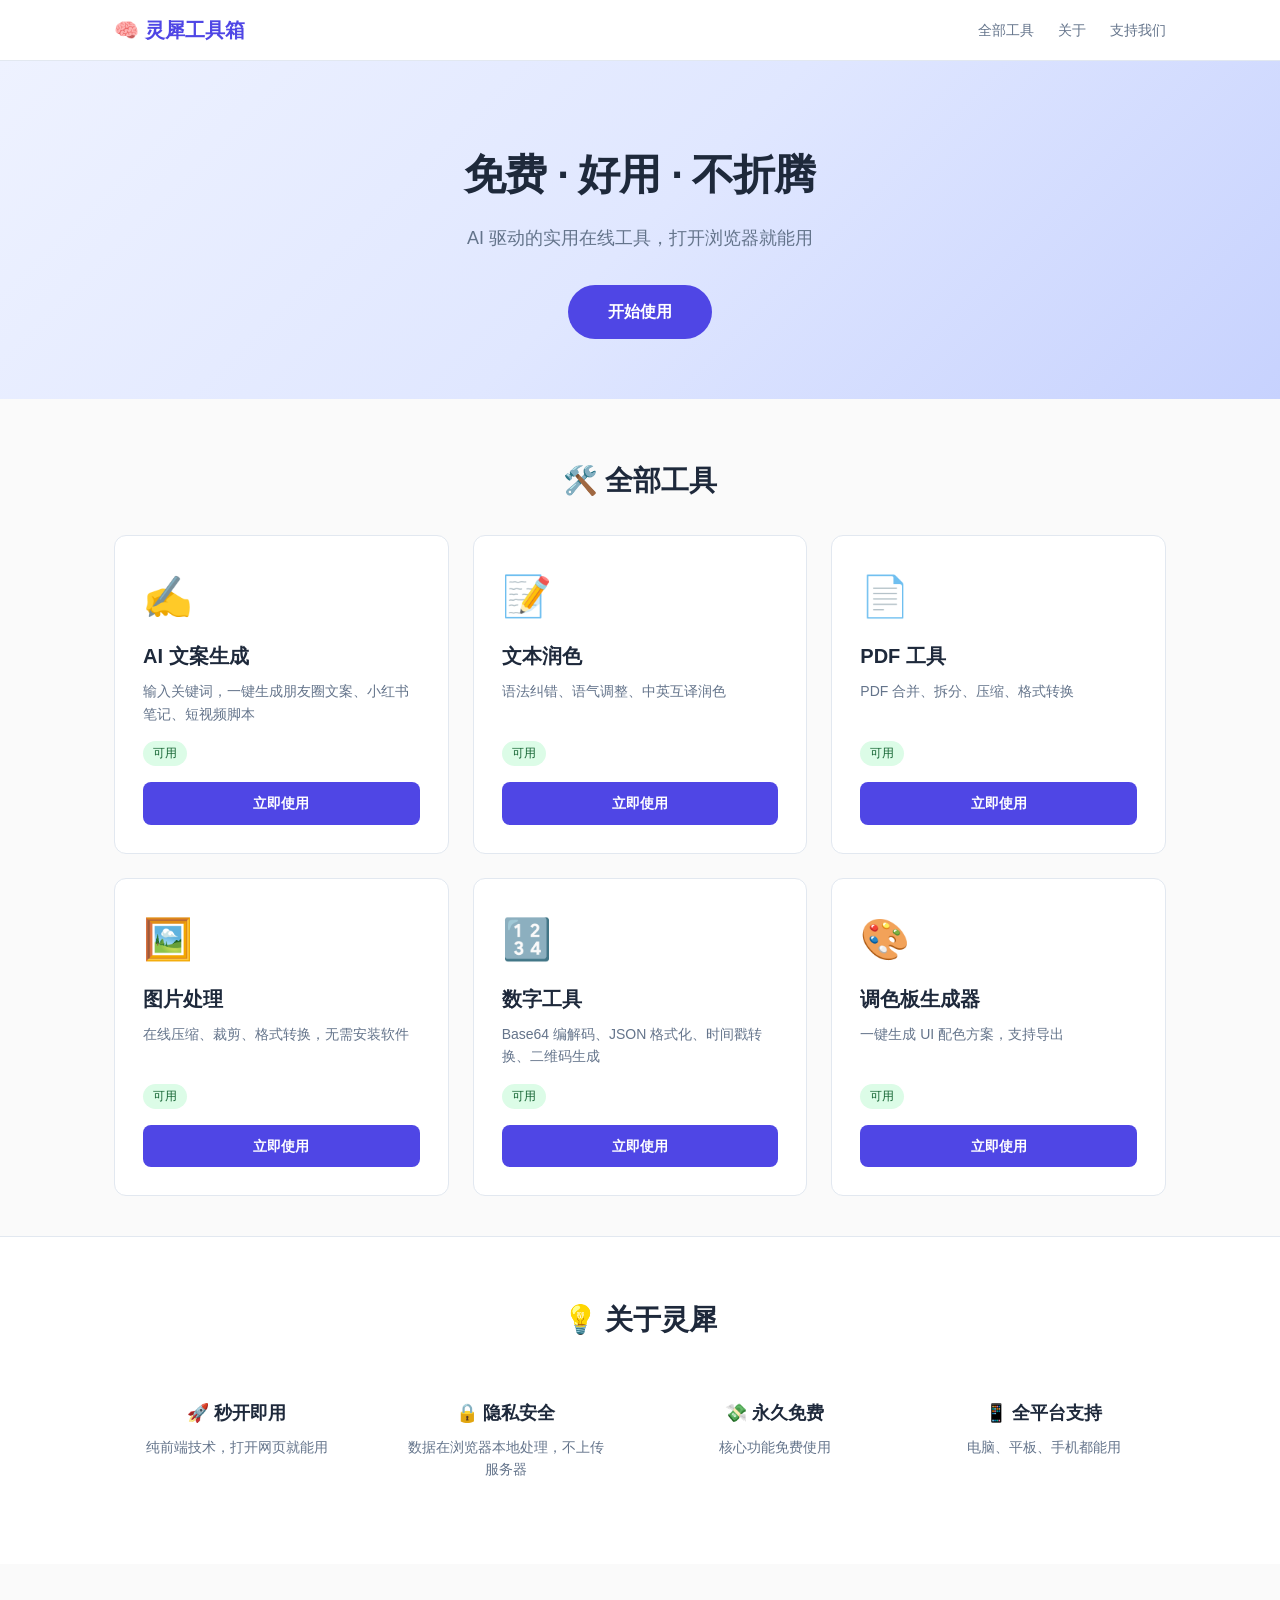
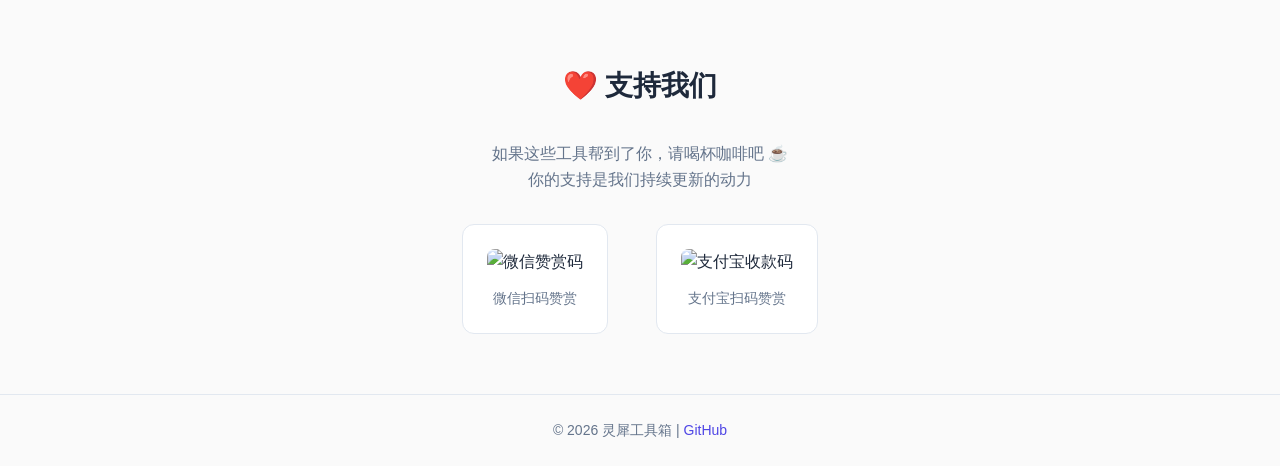
==== index.html @ 41cb4f7f "🚀 部署灵犀工具箱首页 + 全部工具页面" ====
<!DOCTYPE html>
<html lang="zh-CN">
<head>
  <meta charset="UTF-8">
  <meta name="viewport" content="width=device-width, initial-scale=1.0">
  <title>灵犀工具箱 - 免费AI在线工具</title>
  <link rel="stylesheet" href="style.css">
</head>
<body>
  <nav class="navbar">
    <div class="container nav-inner">
      <a href="/" class="logo">🧠 灵犀工具箱</a>
      <div class="nav-links">
        <a href="#tools">全部工具</a>
        <a href="#about">关于</a>
        <a href="#support">支持我们</a>
      </div>
    </div>
  </nav>
  <header class="hero">
    <div class="container">
      <h1>免费 · 好用 · 不折腾</h1>
      <p class="hero-sub">AI 驱动的实用在线工具，打开浏览器就能用</p>
      <a href="#tools" class="btn-primary">开始使用</a>
    </div>
  </header>
  <main id="tools" class="container">
    <h2 class="section-title">🛠️ 全部工具</h2>
    <div class="tools-grid">
      <div class="tool-card"><div class="tool-icon">✍️</div><h3>AI 文案生成</h3><p>输入关键词，一键生成朋友圈文案、小红书笔记、短视频脚本</p><span class="tool-status ready">可用</span><a href="tools/copywriter.html" class="btn-tool">立即使用</a></div>
      <div class="tool-card"><div class="tool-icon">📝</div><h3>文本润色</h3><p>语法纠错、语气调整、中英互译润色</p><span class="tool-status ready">可用</span><a href="tools/polish.html" class="btn-tool">立即使用</a></div>
      <div class="tool-card"><div class="tool-icon">📄</div><h3>PDF 工具</h3><p>PDF 合并、拆分、压缩、格式转换</p><span class="tool-status ready">可用</span><a href="tools/pdf-tools.html" class="btn-tool">立即使用</a></div>
      <div class="tool-card"><div class="tool-icon">🖼️</div><h3>图片处理</h3><p>在线压缩、裁剪、格式转换，无需安装软件</p><span class="tool-status ready">可用</span><a href="tools/image-tools.html" class="btn-tool">立即使用</a></div>
      <div class="tool-card"><div class="tool-icon">🔢</div><h3>数字工具</h3><p>Base64 编解码、JSON 格式化、时间戳转换、二维码生成</p><span class="tool-status ready">可用</span><a href="tools/dev-tools.html" class="btn-tool">立即使用</a></div>
      <div class="tool-card"><div class="tool-icon">🎨</div><h3>调色板生成器</h3><p>一键生成 UI 配色方案，支持导出</p><span class="tool-status ready">可用</span><a href="tools/colors.html" class="btn-tool">立即使用</a></div>
    </div>
  </main>
  <section id="about" class="about-section">
    <div class="container"><h2 class="section-title">💡 关于灵犀</h2>
      <div class="about-grid">
        <div class="about-item"><h3>🚀 秒开即用</h3><p>纯前端技术，打开网页就能用</p></div>
        <div class="about-item"><h3>🔒 隐私安全</h3><p>数据在浏览器本地处理，不上传服务器</p></div>
        <div class="about-item"><h3>💸 永久免费</h3><p>核心功能免费使用</p></div>
        <div class="about-item"><h3>📱 全平台支持</h3><p>电脑、平板、手机都能用</p></div>
      </div>
    </div>
  </section>
  <section id="support" class="support-section">
    <div class="container"><h2 class="section-title">❤️ 支持我们</h2>
      <p class="support-desc">如果这些工具帮到了你，请喝杯咖啡吧 ☕<br>你的支持是我们持续更新的动力</p>
      <div class="qrcode-row">
        <div class="qrcode-card"><img src="weixin.png" alt="微信赞赏码" loading="lazy"><p>微信扫码赞赏</p></div>
        <div class="qrcode-card"><img src="alipay.jpg" alt="支付宝收款码" loading="lazy"><p>支付宝扫码赞赏</p></div>
      </div>
    </div>
  </section>
  <footer class="footer"><div class="container"><p>© 2026 灵犀工具箱 | <a href="https://github.com/xirfei791-dot/lingxi-tools">GitHub</a></p></div></footer>
</body>
</html>
---- style.css ----
:root{--primary:#4F46E5;--primary-dark:#4338CA;--bg:#FAFAFA;--card-bg:#FFFFFF;--text:#1E293B;--text-light:#64748B;--border:#E2E8F0;--radius:12px}*{margin:0;padding:0;box-sizing:border-box}html{scroll-behavior:smooth}body{font-family:-apple-system,BlinkMacSystemFont,"Segoe UI","PingFang SC","Hiragino Sans GB","Microsoft YaHei",sans-serif;background:var(--bg);color:var(--text);line-height:1.6}.container{max-width:1100px;margin:0 auto;padding:0 24px}.navbar{background:rgba(255,255,255,0.9);backdrop-filter:blur(10px);border-bottom:1px solid var(--border);position:sticky;top:0;z-index:100}.nav-inner{display:flex;justify-content:space-between;align-items:center;height:60px}.logo{font-size:20px;font-weight:700;text-decoration:none;color:var(--primary)}.nav-links{display:flex;gap:24px}.nav-links a{text-decoration:none;color:var(--text-light);font-size:14px;transition:color 0.2s}.nav-links a:hover{color:var(--primary)}.hero{text-align:center;padding:80px 0 60px;background:linear-gradient(135deg,#EEF2FF 0%,#E0E7FF 50%,#C7D2FE 100%)}.hero h1{font-size:42px;margin-bottom:16px;letter-spacing:-1px}.hero-sub{font-size:18px;color:var(--text-light);margin-bottom:32px}.btn-primary{display:inline-block;background:var(--primary);color:#fff;padding:14px 40px;border-radius:50px;text-decoration:none;font-size:16px;font-weight:600;transition:background 0.2s,transform 0.2s}.btn-primary:hover{background:var(--primary-dark);transform:translateY(-2px)}.section-title{text-align:center;font-size:28px;margin:60px 0 32px}.tools-grid{display:grid;grid-template-columns:repeat(auto-fill,minmax(320px,1fr));gap:24px;margin-bottom:40px}.tool-card{background:var(--card-bg);border:1px solid var(--border);border-radius:var(--radius);padding:28px;transition:box-shadow 0.2s,transform 0.2s;display:flex;flex-direction:column}.tool-card:hover{box-shadow:0 8px 30px rgba(0,0,0,0.08);transform:translateY(-3px)}.tool-icon{font-size:40px;margin-bottom:12px}.tool-card h3{font-size:20px;margin-bottom:8px}.tool-card p{font-size:14px;color:var(--text-light);flex:1;margin-bottom:16px}.tool-status{display:inline-block;font-size:12px;padding:3px 10px;border-radius:20px;margin-bottom:16px;width:fit-content}.tool-status.ready{background:#DCFCE7;color:#166534}.btn-tool{display:inline-block;text-align:center;background:var(--primary);color:#fff;padding:10px 0;border-radius:8px;text-decoration:none;font-size:14px;font-weight:600;transition:background 0.2s}.btn-tool:hover{background:var(--primary-dark)}.about-section{background:#fff;padding:1px 0 60px;border-top:1px solid var(--border)}.about-grid{display:grid;grid-template-columns:repeat(auto-fill,minmax(220px,1fr));gap:24px}.about-item{text-align:center;padding:24px}.about-item h3{font-size:18px;margin-bottom:8px}.about-item p{font-size:14px;color:var(--text-light)}.support-section{padding:40px 0 60px;text-align:center}.support-desc{color:var(--text-light);margin-bottom:32px;font-size:16px}.qrcode-row{display:flex;justify-content:center;gap:48px;flex-wrap:wrap}.qrcode-card{background:#fff;border:1px solid var(--border);border-radius:var(--radius);padding:24px}.qrcode-card img{width:200px;height:200px;object-fit:contain;border-radius:8px}.qrcode-card p{margin-top:12px;font-size:14px;color:var(--text-light)}.footer{text-align:center;padding:24px 0;border-top:1px solid var(--border);color:var(--text-light);font-size:14px}.footer a{color:var(--primary);text-decoration:none}.tool-page{max-width:800px;margin:40px auto;padding:0 24px}.tool-page h1{font-size:28px;margin-bottom:8px}.tool-page .subtitle{color:var(--text-light);margin-bottom:32px}.tool-workspace{background:#fff;border:1px solid var(--border);border-radius:var(--radius);padding:24px;margin-bottom:16px}.tool-workspace textarea{width:100%;min-height:200px;border:1px solid var(--border);border-radius:8px;padding:16px;font-size:15px;font-family:inherit;resize:vertical}.tool-workspace textarea:focus{outline:none;border-color:var(--primary);box-shadow:0 0 0 3px rgba(79,70,229,0.1)}.btn-row{display:flex;gap:12px;margin:16px 0;flex-wrap:wrap}.btn{padding:10px 24px;border:none;border-radius:8px;font-size:14px;font-weight:600;cursor:pointer;transition:background 0.2s}.btn-primary-btn{background:var(--primary);color:#fff}.btn-primary-btn:hover{background:var(--primary-dark)}.btn-secondary{background:#F1F5F9;color:var(--text)}.btn-secondary:hover{background:#E2E8F0}.result-box{background:#F8FAFC;border:1px solid var(--border);border-radius:8px;padding:16px;min-height:80px;white-space:pre-wrap;font-size:15px}.back-link{color:var(--primary);text-decoration:none;font-size:14px;margin-bottom:20px;display:inline-block}.back-link:hover{text-decoration:underline}@media(max-width:640px){.hero h1{font-size:28px}.tools-grid{grid-template-columns:1fr}.qrcode-row{gap:24px}.qrcode-card img{width:150px;height:150px}}
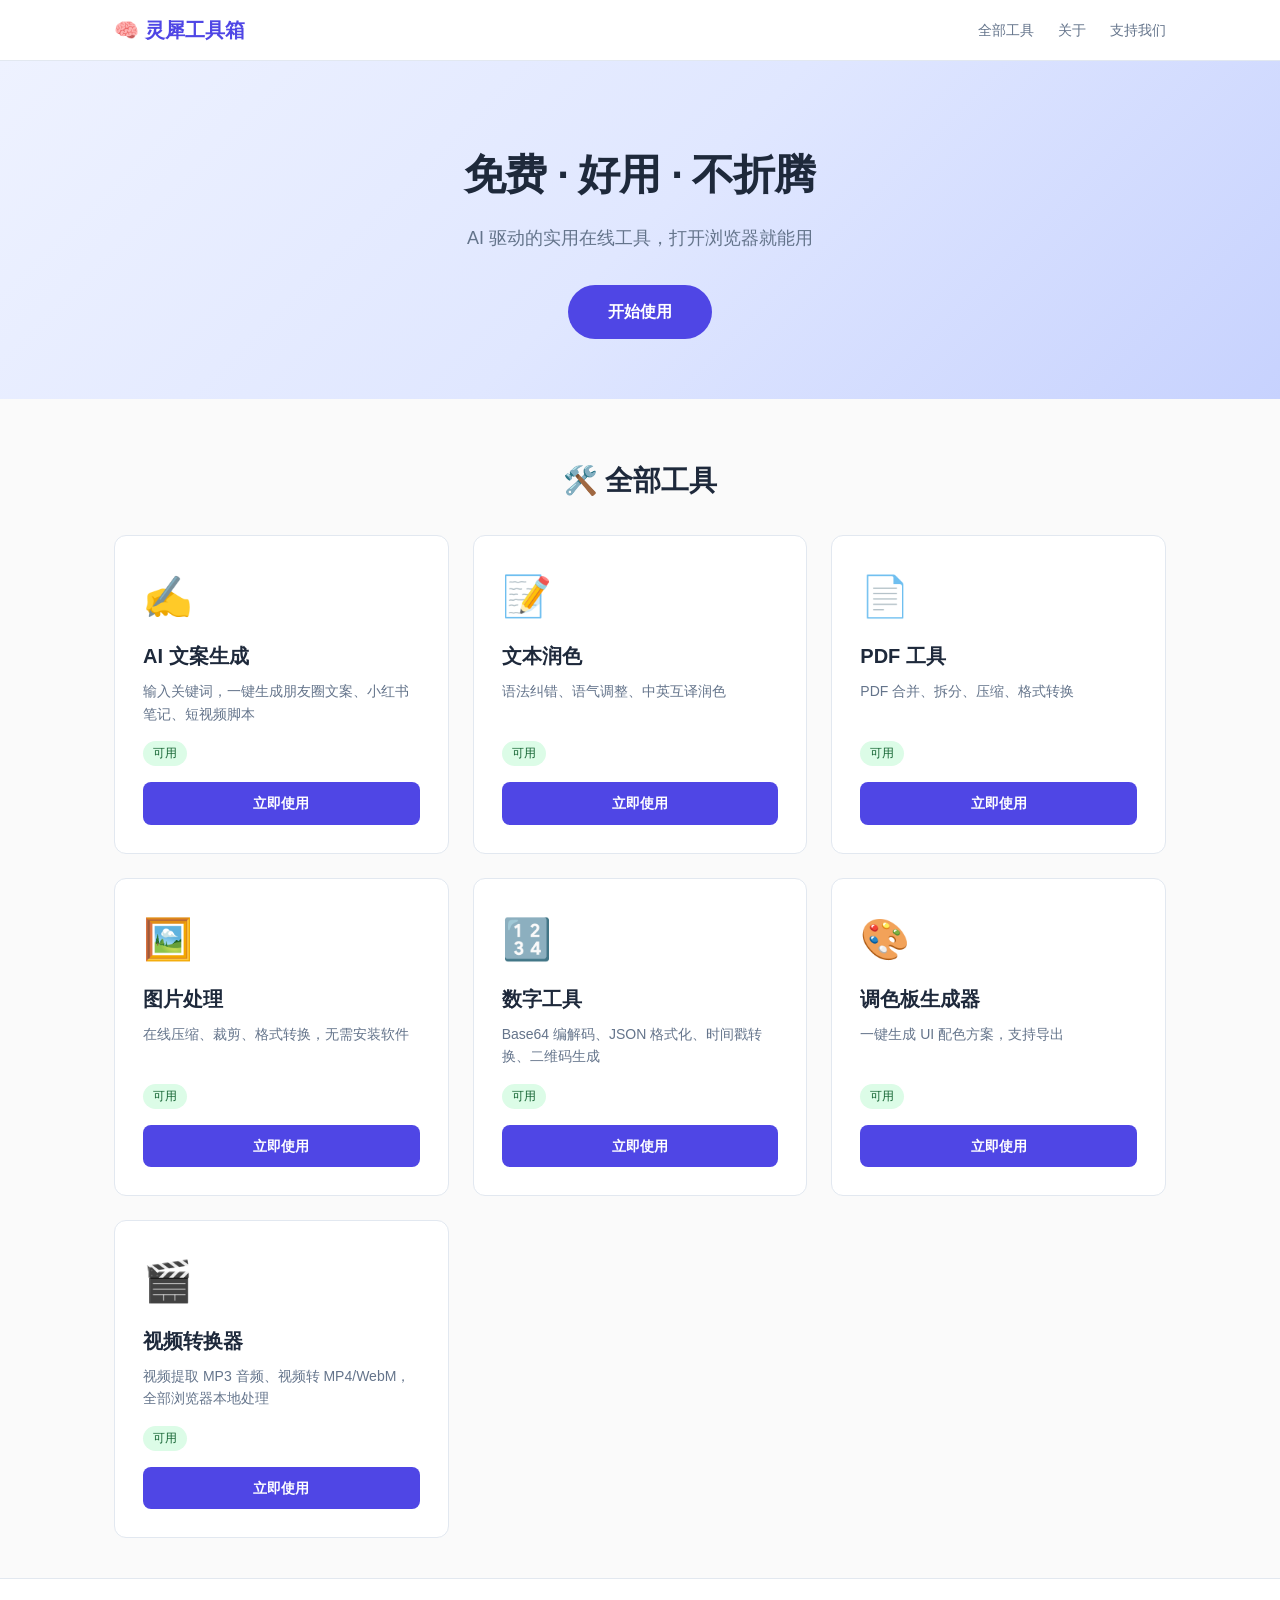
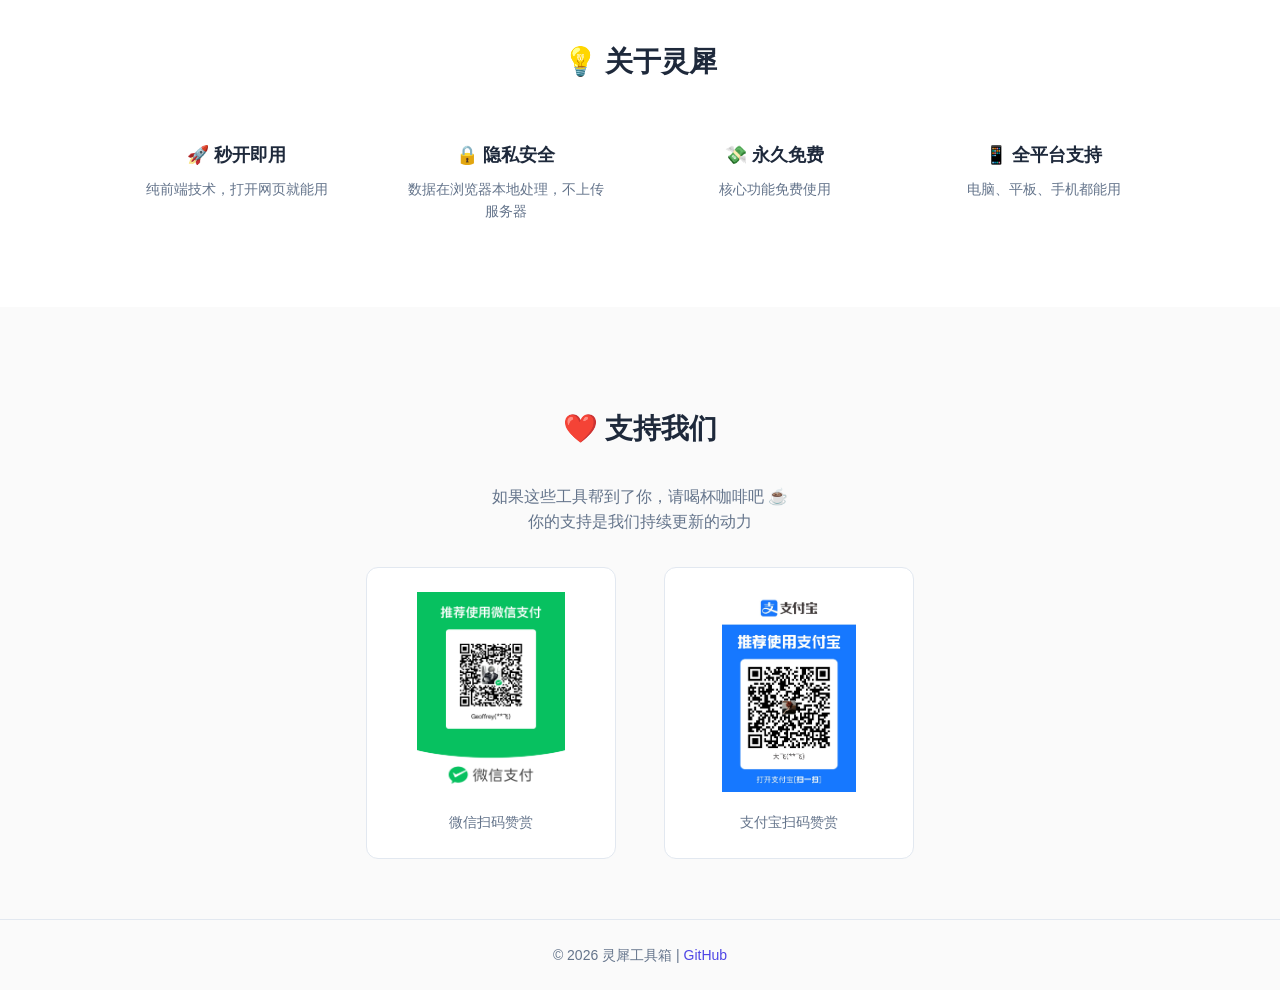
==== commit 412671f1: "🎬 新增视频转换器工具" ====
--- a/index.html
+++ b/index.html
@@ -7,53 +7,29 @@
   <link rel="stylesheet" href="style.css">
 </head>
 <body>
-  <nav class="navbar">
-    <div class="container nav-inner">
-      <a href="/" class="logo">🧠 灵犀工具箱</a>
-      <div class="nav-links">
-        <a href="#tools">全部工具</a>
-        <a href="#about">关于</a>
-        <a href="#support">支持我们</a>
-      </div>
-    </div>
-  </nav>
-  <header class="hero">
-    <div class="container">
-      <h1>免费 · 好用 · 不折腾</h1>
-      <p class="hero-sub">AI 驱动的实用在线工具，打开浏览器就能用</p>
-      <a href="#tools" class="btn-primary">开始使用</a>
-    </div>
-  </header>
-  <main id="tools" class="container">
-    <h2 class="section-title">🛠️ 全部工具</h2>
-    <div class="tools-grid">
+  <nav class="navbar"><div class="container nav-inner"><a href="/" class="logo">🧠 灵犀工具箱</a><div class="nav-links"><a href="#tools">全部工具</a><a href="#about">关于</a><a href="#support">支持我们</a></div></div></nav>
+  <header class="hero"><div class="container"><h1>免费 · 好用 · 不折腾</h1><p class="hero-sub">AI 驱动的实用在线工具，打开浏览器就能用</p><a href="#tools" class="btn-primary">开始使用</a></div></header>
+  <main id="tools" class="container"><h2 class="section-title">🛠️ 全部工具</h2><div class="tools-grid">
       <div class="tool-card"><div class="tool-icon">✍️</div><h3>AI 文案生成</h3><p>输入关键词，一键生成朋友圈文案、小红书笔记、短视频脚本</p><span class="tool-status ready">可用</span><a href="tools/copywriter.html" class="btn-tool">立即使用</a></div>
       <div class="tool-card"><div class="tool-icon">📝</div><h3>文本润色</h3><p>语法纠错、语气调整、中英互译润色</p><span class="tool-status ready">可用</span><a href="tools/polish.html" class="btn-tool">立即使用</a></div>
       <div class="tool-card"><div class="tool-icon">📄</div><h3>PDF 工具</h3><p>PDF 合并、拆分、压缩、格式转换</p><span class="tool-status ready">可用</span><a href="tools/pdf-tools.html" class="btn-tool">立即使用</a></div>
       <div class="tool-card"><div class="tool-icon">🖼️</div><h3>图片处理</h3><p>在线压缩、裁剪、格式转换，无需安装软件</p><span class="tool-status ready">可用</span><a href="tools/image-tools.html" class="btn-tool">立即使用</a></div>
       <div class="tool-card"><div class="tool-icon">🔢</div><h3>数字工具</h3><p>Base64 编解码、JSON 格式化、时间戳转换、二维码生成</p><span class="tool-status ready">可用</span><a href="tools/dev-tools.html" class="btn-tool">立即使用</a></div>
       <div class="tool-card"><div class="tool-icon">🎨</div><h3>调色板生成器</h3><p>一键生成 UI 配色方案，支持导出</p><span class="tool-status ready">可用</span><a href="tools/colors.html" class="btn-tool">立即使用</a></div>
-    </div>
-  </main>
-  <section id="about" class="about-section">
-    <div class="container"><h2 class="section-title">💡 关于灵犀</h2>
-      <div class="about-grid">
+      <div class="tool-card"><div class="tool-icon">🎬</div><h3>视频转换器</h3><p>视频提取 MP3 音频、视频转 MP4/WebM，全部浏览器本地处理</p><span class="tool-status ready">可用</span><a href="tools/video-converter.html" class="btn-tool">立即使用</a></div>
+    </div></main>
+  <section id="about" class="about-section"><div class="container"><h2 class="section-title">💡 关于灵犀</h2><div class="about-grid">
         <div class="about-item"><h3>🚀 秒开即用</h3><p>纯前端技术，打开网页就能用</p></div>
         <div class="about-item"><h3>🔒 隐私安全</h3><p>数据在浏览器本地处理，不上传服务器</p></div>
         <div class="about-item"><h3>💸 永久免费</h3><p>核心功能免费使用</p></div>
         <div class="about-item"><h3>📱 全平台支持</h3><p>电脑、平板、手机都能用</p></div>
-      </div>
-    </div>
-  </section>
-  <section id="support" class="support-section">
-    <div class="container"><h2 class="section-title">❤️ 支持我们</h2>
+      </div></div></section>
+  <section id="support" class="support-section"><div class="container"><h2 class="section-title">❤️ 支持我们</h2>
       <p class="support-desc">如果这些工具帮到了你，请喝杯咖啡吧 ☕<br>你的支持是我们持续更新的动力</p>
       <div class="qrcode-row">
         <div class="qrcode-card"><img src="weixin.png" alt="微信赞赏码" loading="lazy"><p>微信扫码赞赏</p></div>
         <div class="qrcode-card"><img src="alipay.jpg" alt="支付宝收款码" loading="lazy"><p>支付宝扫码赞赏</p></div>
-      </div>
-    </div>
-  </section>
+      </div></div></section>
   <footer class="footer"><div class="container"><p>© 2026 灵犀工具箱 | <a href="https://github.com/xirfei791-dot/lingxi-tools">GitHub</a></p></div></footer>
 </body>
 </html>
